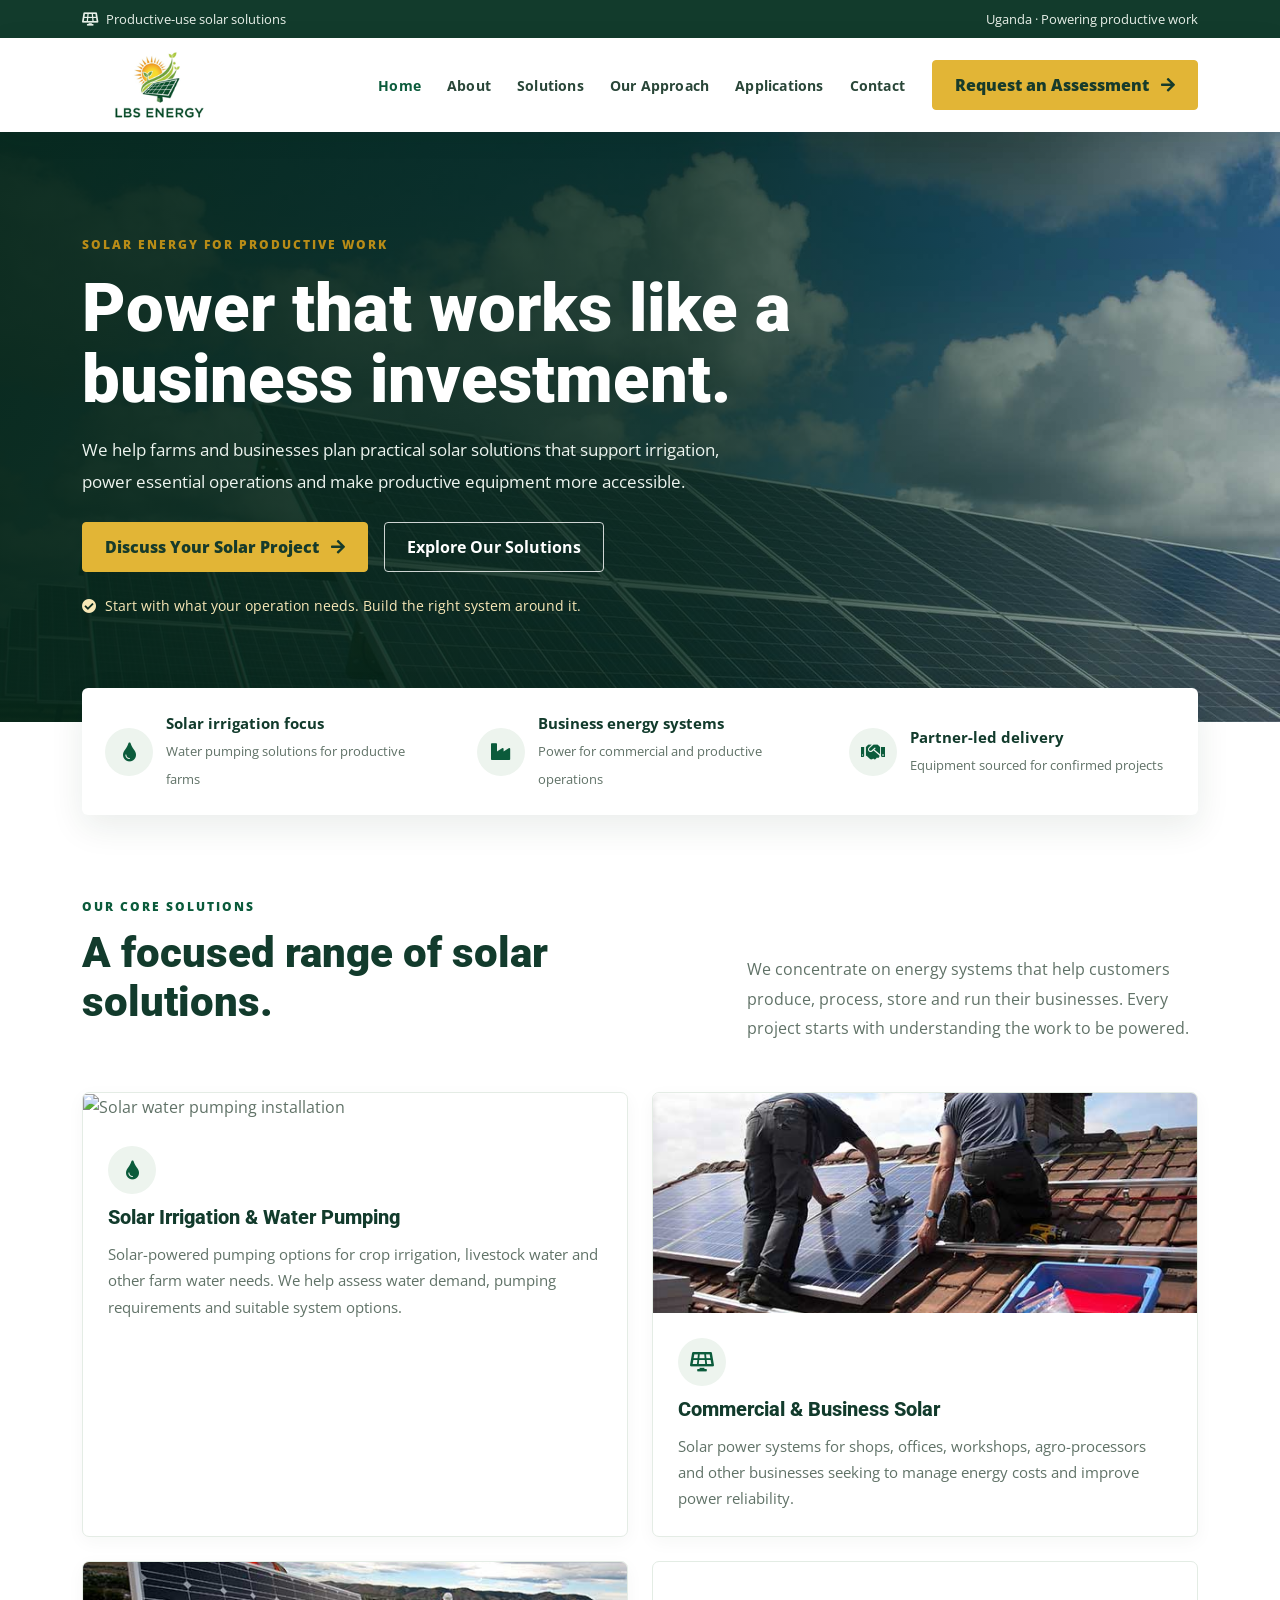
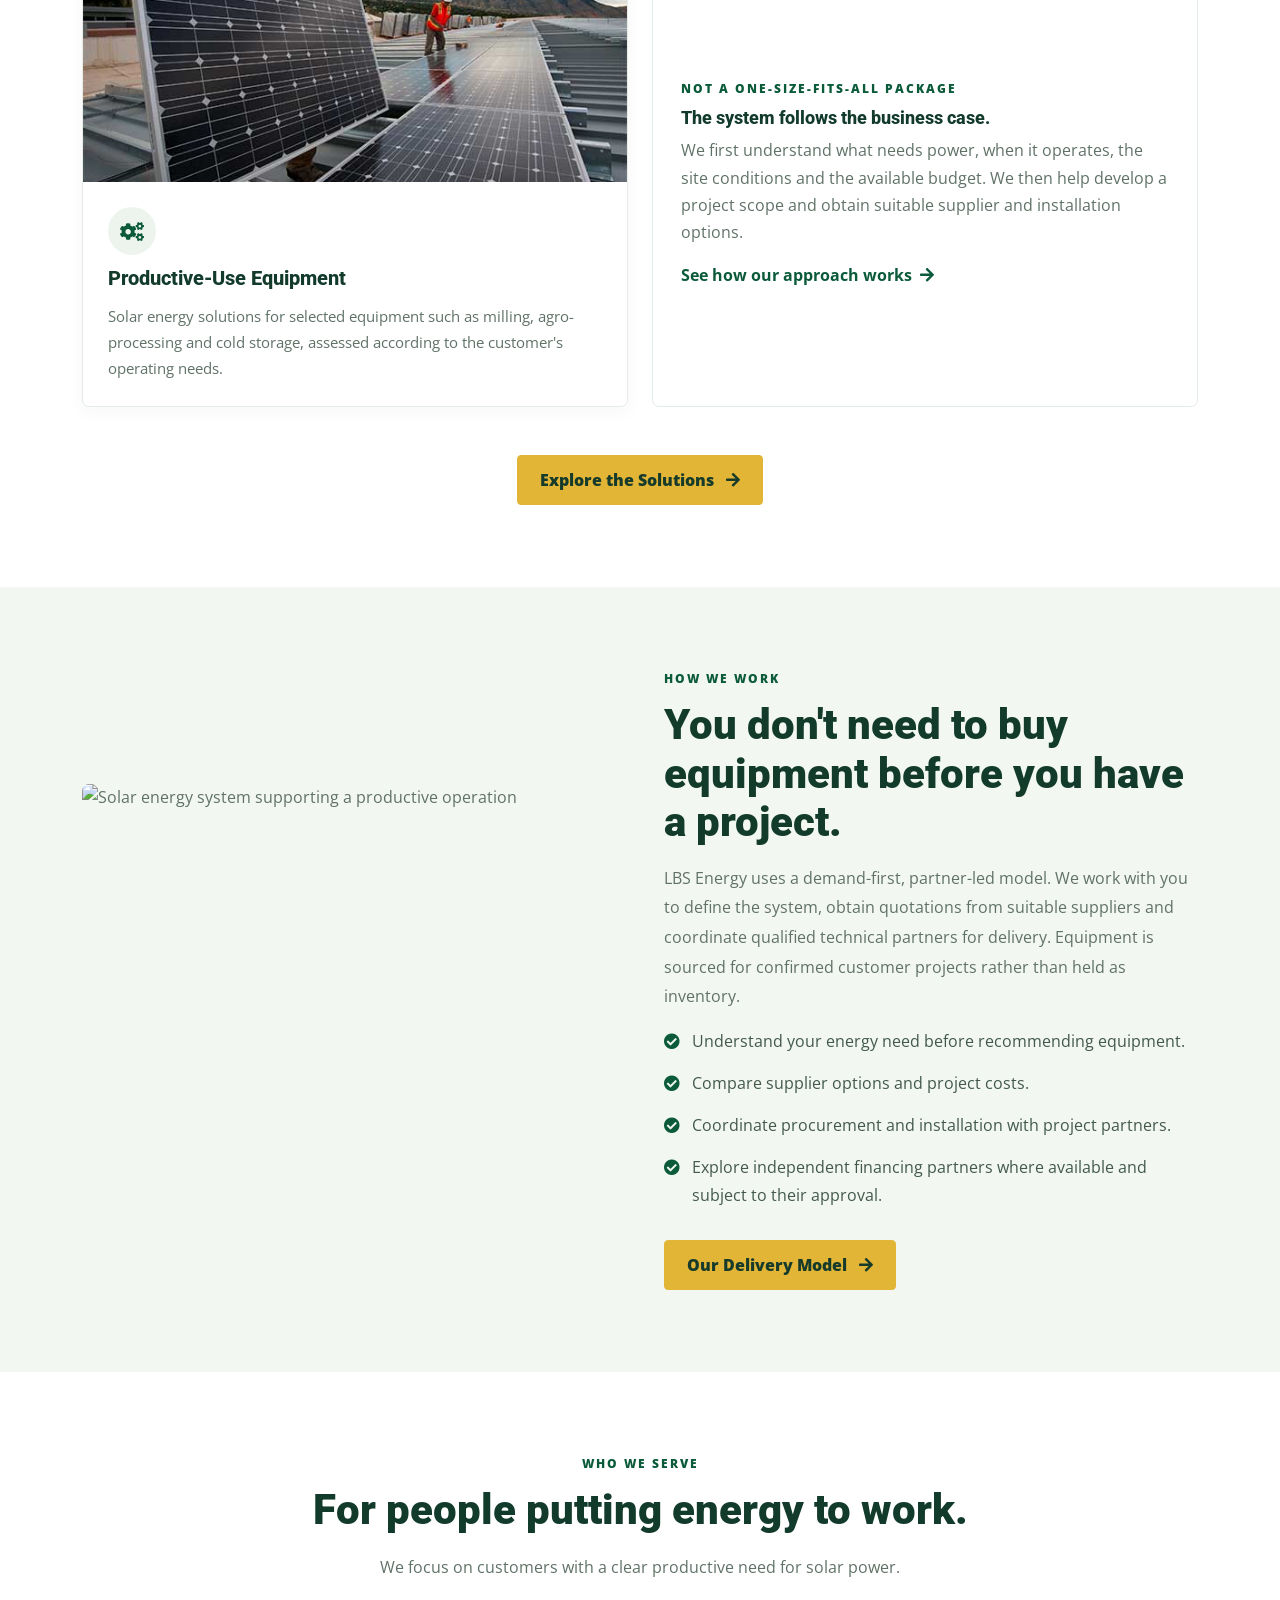
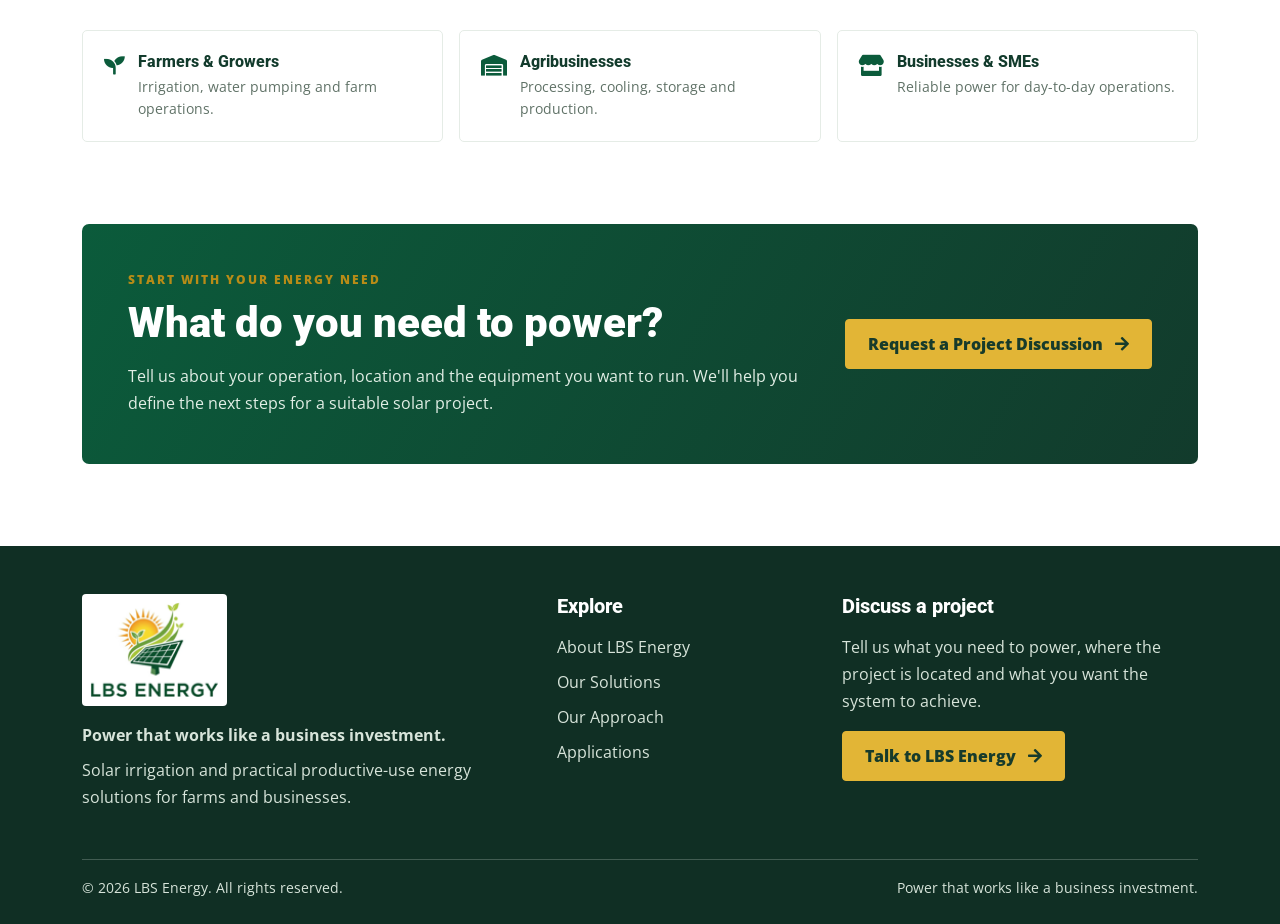
==== index.html @ 359703ac "Replace old website with complete LBS Energy website" ====
<!DOCTYPE html>
<html lang="en">
<head>
<meta charset="utf-8"><meta name="viewport" content="width=device-width, initial-scale=1">
<title>Solar solutions for farms and businesses | LBS Energy Uganda</title>
<meta name="description" content="LBS Energy helps farms and businesses plan solar irrigation, commercial solar and productive-use energy systems in Uganda.">
<meta name="theme-color" content="#123b2c">
<link rel="icon" href="img/lbs-energy-logo.png">
<link rel="preconnect" href="https://fonts.googleapis.com"><link rel="preconnect" href="https://fonts.gstatic.com" crossorigin>
<link href="https://fonts.googleapis.com/css2?family=Open+Sans:wght@400;500;600;700&family=Roboto:wght@500;700;900&display=swap" rel="stylesheet">
<link href="https://cdnjs.cloudflare.com/ajax/libs/font-awesome/5.10.0/css/all.min.css" rel="stylesheet">
<link href="css/bootstrap.min.css" rel="stylesheet"><link href="css/lbs-custom.css" rel="stylesheet">
</head>
<body>
<div class="topline"><div class="container d-flex justify-content-between flex-wrap gap-2"><span><i class="fas fa-solar-panel me-2"></i>Productive-use solar solutions</span><span>Uganda · Powering productive work</span></div></div>
<nav class="navbar navbar-expand-lg navbar-light bg-white sticky-top py-2"><div class="container">
<a class="navbar-brand d-flex align-items-center" href="index.html"><img src="img/lbs-energy-logo.png" alt="LBS Energy" class="brand-logo"></a>
<button class="navbar-toggler" type="button" data-bs-toggle="collapse" data-bs-target="#mainNav" aria-controls="mainNav" aria-expanded="false" aria-label="Toggle navigation"><span class="navbar-toggler-icon"></span></button>
<div class="collapse navbar-collapse" id="mainNav"><div class="navbar-nav ms-auto align-items-lg-center gap-lg-1">
<a class="nav-link active" href="index.html">Home</a><a class="nav-link " href="about.html">About</a><a class="nav-link " href="service.html">Solutions</a><a class="nav-link " href="feature.html">Our Approach</a><a class="nav-link " href="project.html">Applications</a><a class="nav-link " href="contact.html">Contact</a>
</div><a class="btn btn-lbs ms-lg-3 mt-3 mt-lg-0" href="contact.html">Request an Assessment <i class="fas fa-arrow-right ms-2"></i></a></div></div></nav>

<header class="hero"><div class="container"><div class="hero-content"><div class="eyebrow">Solar energy for productive work</div>
<h1>Power that works like a business investment.</h1>
<p>We help farms and businesses plan practical solar solutions that support irrigation, power essential operations and make productive equipment more accessible.</p>
<div class="d-flex flex-wrap gap-3 mt-4"><a class="btn btn-lbs" href="contact.html">Discuss Your Solar Project <i class="fas fa-arrow-right ms-2"></i></a><a class="btn btn-outline-lbs" href="service.html">Explore Our Solutions</a></div>
<div class="hero-note"><i class="fas fa-check-circle"></i><span>Start with what your operation needs. Build the right system around it.</span></div></div></div></header>
<div class="container"><div class="trust-strip"><div class="row g-0">
<div class="col-md-4"><div class="trust-item"><div class="trust-icon"><i class="fas fa-tint"></i></div><div><strong>Solar irrigation focus</strong><span>Water pumping solutions for productive farms</span></div></div></div>
<div class="col-md-4"><div class="trust-item"><div class="trust-icon"><i class="fas fa-industry"></i></div><div><strong>Business energy systems</strong><span>Power for commercial and productive operations</span></div></div></div>
<div class="col-md-4"><div class="trust-item"><div class="trust-icon"><i class="fas fa-handshake"></i></div><div><strong>Partner-led delivery</strong><span>Equipment sourced for confirmed projects</span></div></div></div>
</div></div></div>
<section class="section-pad"><div class="container"><div class="row align-items-end mb-5"><div class="col-lg-7"><div class="section-label">Our core solutions</div><h2 class="section-title">A focused range of solar solutions.</h2></div><div class="col-lg-5"><p class="intro-copy mb-0">We concentrate on energy systems that help customers produce, process, store and run their businesses. Every project starts with understanding the work to be powered.</p></div></div>
<div class="row g-4">
<div class="col-md-6"><article class="solution-card"><img src="img/gallery-3.jpg" alt="Solar water pumping installation"><div class="solution-body"><div class="solution-icon"><i class="fas fa-tint"></i></div><h3>Solar Irrigation & Water Pumping</h3><p>Solar-powered pumping options for crop irrigation, livestock water and other farm water needs. We help assess water demand, pumping requirements and suitable system options.</p></div></article></div>
<div class="col-md-6"><article class="solution-card"><img src="img/img-600x400-5.jpg" alt="Solar panels for business energy"><div class="solution-body"><div class="solution-icon"><i class="fas fa-solar-panel"></i></div><h3>Commercial & Business Solar</h3><p>Solar power systems for shops, offices, workshops, agro-processors and other businesses seeking to manage energy costs and improve power reliability.</p></div></article></div>
<div class="col-md-6"><article class="solution-card"><img src="img/img-600x400-3.jpg" alt="Productive-use solar equipment"><div class="solution-body"><div class="solution-icon"><i class="fas fa-cogs"></i></div><h3>Productive-Use Equipment</h3><p>Solar energy solutions for selected equipment such as milling, agro-processing and cold storage, assessed according to the customer's operating needs.</p></div></article></div>
<div class="col-md-6"><div class="info-panel d-flex flex-column justify-content-center"><div class="section-label">Not a one-size-fits-all package</div><h3 class="mt-2">The system follows the business case.</h3><p>We first understand what needs power, when it operates, the site conditions and the available budget. We then help develop a project scope and obtain suitable supplier and installation options.</p><a href="feature.html" class="mt-3 fw-bold text-decoration-none">See how our approach works <i class="fas fa-arrow-right ms-1"></i></a></div></div>
</div><div class="text-center mt-5"><a class="btn btn-lbs" href="service.html">Explore the Solutions <i class="fas fa-arrow-right ms-2"></i></a></div></div></section>
<section class="feature-band section-pad"><div class="container"><div class="row g-5 align-items-center"><div class="col-lg-6"><img class="feature-image" src="img/img-600x400-2.jpg" alt="Solar energy system supporting a productive operation"></div><div class="col-lg-6"><div class="section-label">How we work</div><h2 class="section-title">You don't need to buy equipment before you have a project.</h2><p class="intro-copy">LBS Energy uses a demand-first, partner-led model. We work with you to define the system, obtain quotations from suitable suppliers and coordinate qualified technical partners for delivery. Equipment is sourced for confirmed customer projects rather than held as inventory.</p>
<div class="check-line"><i class="fas fa-check-circle"></i><span>Understand your energy need before recommending equipment.</span></div><div class="check-line"><i class="fas fa-check-circle"></i><span>Compare supplier options and project costs.</span></div><div class="check-line"><i class="fas fa-check-circle"></i><span>Coordinate procurement and installation with project partners.</span></div><div class="check-line"><i class="fas fa-check-circle"></i><span>Explore independent financing partners where available and subject to their approval.</span></div><a class="btn btn-lbs mt-3" href="feature.html">Our Delivery Model <i class="fas fa-arrow-right ms-2"></i></a></div></div></div></section>
<section class="section-pad"><div class="container"><div class="text-center mx-auto mb-5" style="max-width:720px"><div class="section-label">Who we serve</div><h2 class="section-title">For people putting energy to work.</h2><p class="intro-copy mx-auto">We focus on customers with a clear productive need for solar power.</p></div><div class="row g-3">
<div class="col-md-4"><div class="audience-card"><i class="fas fa-seedling"></i><div><h3>Farmers & Growers</h3><p>Irrigation, water pumping and farm operations.</p></div></div></div>
<div class="col-md-4"><div class="audience-card"><i class="fas fa-warehouse"></i><div><h3>Agribusinesses</h3><p>Processing, cooling, storage and production.</p></div></div></div>
<div class="col-md-4"><div class="audience-card"><i class="fas fa-store"></i><div><h3>Businesses & SMEs</h3><p>Reliable power for day-to-day operations.</p></div></div></div>
</div></div></section>
<section class="section-pad pt-0"><div class="container"><div class="cta-band"><div class="row align-items-center g-4"><div class="col-lg-8"><div class="eyebrow">Start with your energy need</div><h2 class="section-title mt-2 mb-3">What do you need to power?</h2><p class="mb-0">Tell us about your operation, location and the equipment you want to run. We'll help you define the next steps for a suitable solar project.</p></div><div class="col-lg-4 text-lg-end"><a href="contact.html" class="btn btn-lbs">Request a Project Discussion <i class="fas fa-arrow-right ms-2"></i></a></div></div></div></div></section>

<footer class="pt-5 pb-4"><div class="container"><div class="row g-4">
<div class="col-lg-5"><img src="img/lbs-energy-logo.png" alt="LBS Energy" class="footer-logo"><p class="mt-3 mb-2 fw-bold">Power that works like a business investment.</p><p class="mb-0">Solar irrigation and practical productive-use energy solutions for farms and businesses.</p></div>
<div class="col-6 col-lg-3"><h5 class="mb-3">Explore</h5><p class="mb-2"><a href="about.html">About LBS Energy</a></p><p class="mb-2"><a href="service.html">Our Solutions</a></p><p class="mb-2"><a href="feature.html">Our Approach</a></p><p class="mb-2"><a href="project.html">Applications</a></p></div>
<div class="col-6 col-lg-4"><h5 class="mb-3">Discuss a project</h5><p>Tell us what you need to power, where the project is located and what you want the system to achieve.</p><a href="contact.html" class="btn btn-lbs">Talk to LBS Energy <i class="fas fa-arrow-right ms-2"></i></a></div>
</div><hr class="border-secondary mt-5"><div class="d-flex flex-wrap justify-content-between gap-2 small"><span>© <span id="year"></span> LBS Energy. All rights reserved.</span><span>Power that works like a business investment.</span></div></div></footer>
<script src="https://cdn.jsdelivr.net/npm/bootstrap@5.0.0/dist/js/bootstrap.bundle.min.js"></script><script>document.getElementById('year').textContent=new Date().getFullYear();</script>
</body></html>
---- css/lbs-custom.css ----
:root{--lbs-green:#0b5b3b;--lbs-deep:#123b2c;--lbs-gold:#e2b536;--lbs-soft:#f3f7f2;--lbs-ink:#20352a;--lbs-muted:#607267}
*{box-sizing:border-box}html{scroll-behavior:smooth}body{font-family:'Open Sans',sans-serif;color:var(--lbs-muted);line-height:1.7}h1,h2,h3,h4,h5,.navbar-brand{font-family:Roboto,sans-serif;color:var(--lbs-deep);line-height:1.2}a{color:var(--lbs-green)}.topline{background:var(--lbs-deep);color:#e8f0e9;font-size:.82rem;padding:8px 0}.navbar{box-shadow:0 5px 25px rgba(12,48,31,.08)}.brand-logo{width:155px;max-height:68px;object-fit:contain}.navbar .nav-link{font-weight:700;font-size:.85rem;letter-spacing:.2px;color:#294638!important;padding:20px 11px!important}.navbar .nav-link:hover,.navbar .nav-link.active{color:var(--lbs-green)!important}.btn-lbs{background:var(--lbs-gold);border:1px solid var(--lbs-gold);color:#173b2b;font-weight:800;border-radius:4px;padding:12px 22px;transition:.2s}.btn-lbs:hover{background:#c99e28;border-color:#c99e28;color:#102f24;transform:translateY(-1px)}.btn-outline-lbs{border:1px solid rgba(255,255,255,.8);color:white;border-radius:4px;padding:12px 22px;font-weight:700}.btn-outline-lbs:hover{background:white;color:var(--lbs-green)}.hero{background:linear-gradient(90deg,rgba(7,39,26,.95),rgba(7,39,26,.82) 53%,rgba(7,39,26,.26)),url('../img/carousel-2.jpg') center/cover no-repeat;min-height:590px;display:flex;align-items:center}.hero-content{padding:95px 0;max-width:760px}.eyebrow,.section-label{color:#b88c17;font-size:.76rem;font-weight:900;letter-spacing:2px;text-transform:uppercase}.hero h1{color:#fff;font-size:clamp(2.6rem,5.2vw,4.5rem);font-weight:900;line-height:1.06;margin:17px 0 20px}.hero p{color:#edf4ef;font-size:1.08rem;max-width:650px;line-height:1.85}.hero-note{display:inline-flex;gap:9px;align-items:center;color:#f8e8b7;margin-top:22px;font-size:.9rem}.section-pad{padding:82px 0}.section-label{color:var(--lbs-green)}.section-title{font-size:clamp(2rem,3.3vw,2.8rem);font-weight:900;line-height:1.14;margin:12px 0 18px}.intro-copy{font-size:1rem;line-height:1.85;max-width:740px}.trust-strip{position:relative;margin-top:-34px;background:white;box-shadow:0 12px 34px rgba(20,50,35,.09);z-index:2;border-radius:6px}.trust-item{padding:23px;display:flex;align-items:center;gap:13px;height:100%}.trust-icon,.solution-icon{width:48px;height:48px;flex:0 0 48px;display:grid;place-items:center;background:#edf4ee;border-radius:50%;color:var(--lbs-green);font-size:1.2rem}.trust-item strong{display:block;color:var(--lbs-deep);font-size:.96rem}.trust-item span{font-size:.82rem}.solution-card{height:100%;border:1px solid #e4ece5;border-radius:7px;overflow:hidden;background:white;box-shadow:0 5px 18px rgba(20,50,35,.04);transition:.25s}.solution-card:hover{transform:translateY(-4px);box-shadow:0 15px 32px rgba(20,50,35,.1)}.solution-card img{width:100%;height:220px;object-fit:cover}.solution-body{padding:25px}.solution-body h3{font-size:1.22rem;font-weight:800;margin:12px 0}.solution-body p{font-size:.93rem;line-height:1.75;margin:0}.feature-band{background:var(--lbs-soft)}.feature-image{width:100%;height:100%;min-height:390px;object-fit:cover;border-radius:7px}.check-line{display:flex;gap:12px;margin:15px 0;color:#42594c}.check-line i{color:var(--lbs-green);margin-top:5px}.process-card{background:white;border:1px solid #e3ece4;border-top:4px solid var(--lbs-green);border-radius:5px;padding:25px;height:100%}.process-number{font-size:1.8rem;font-weight:900;color:#c99e28;margin-bottom:12px}.process-card h3{font-size:1.1rem;font-weight:800}.process-card p{font-size:.9rem;line-height:1.7;margin:0}.audience-card{background:white;border:1px solid #e5ece6;padding:21px;border-radius:5px;height:100%;display:flex;gap:13px;align-items:flex-start}.audience-card i{color:var(--lbs-green);font-size:1.3rem;margin-top:4px}.audience-card h3{font-size:1rem;font-weight:800;margin-bottom:5px}.audience-card p{font-size:.86rem;margin:0;line-height:1.6}.cta-band{background:linear-gradient(120deg,#0b5b3b,#123b2c);color:white;border-radius:7px;padding:46px}.cta-band h2{color:white;font-weight:900}.cta-band p{color:#e1eee5;max-width:690px}.page-hero{background:linear-gradient(90deg,rgba(7,39,26,.9),rgba(7,39,26,.55)),url('../img/carousel-1.jpg') center/cover no-repeat;padding:95px 0;color:white}.page-hero h1{font-size:clamp(2.4rem,4vw,3.6rem);color:white;font-weight:900}.page-hero p{color:#edf4ef;max-width:700px;margin:12px 0 0}.info-panel{background:#fff;border:1px solid #e3ece4;border-radius:7px;padding:28px;height:100%}.info-panel h3{font-size:1.15rem;font-weight:800}.info-panel p{margin-bottom:0}.number-pill{display:inline-grid;place-items:center;width:44px;height:44px;background:#edf4ee;color:var(--lbs-green);font-weight:900;border-radius:50%;margin-bottom:16px}.form-control,.form-select{border-color:#dce6dd;padding:12px 14px;border-radius:4px}.form-control:focus,.form-select:focus{border-color:var(--lbs-green);box-shadow:0 0 0 .2rem rgba(11,91,59,.12)}footer{background:#102f24;color:#d7e4da}footer h5{color:white;font-weight:800}footer a{color:#d7e4da;text-decoration:none}footer a:hover{color:var(--lbs-gold)}footer .footer-logo{width:145px;background:white;padding:7px;border-radius:4px}.small-note{font-size:.85rem;color:#718176}.list-check{padding-left:0;list-style:none}.list-check li{margin:10px 0}.list-check i{color:var(--lbs-green);margin-right:9px}.breadcrumb-lite{font-size:.88rem;color:#dce9df}.breadcrumb-lite a{color:#f4d986;text-decoration:none}
@media(max-width:991px){.navbar .nav-link{padding:9px 0!important}.navbar .navbar-nav{border-top:1px solid #eee}.hero{min-height:550px}.trust-strip{margin-top:0}}
@media(max-width:767px){.hero{min-height:530px;background-position:58% center}.hero-content{padding:75px 0}.section-pad{padding:62px 0}.cta-band{padding:30px 22px}.brand-logo{width:132px}.page-hero{padding:70px 0}.feature-image{min-height:280px}}
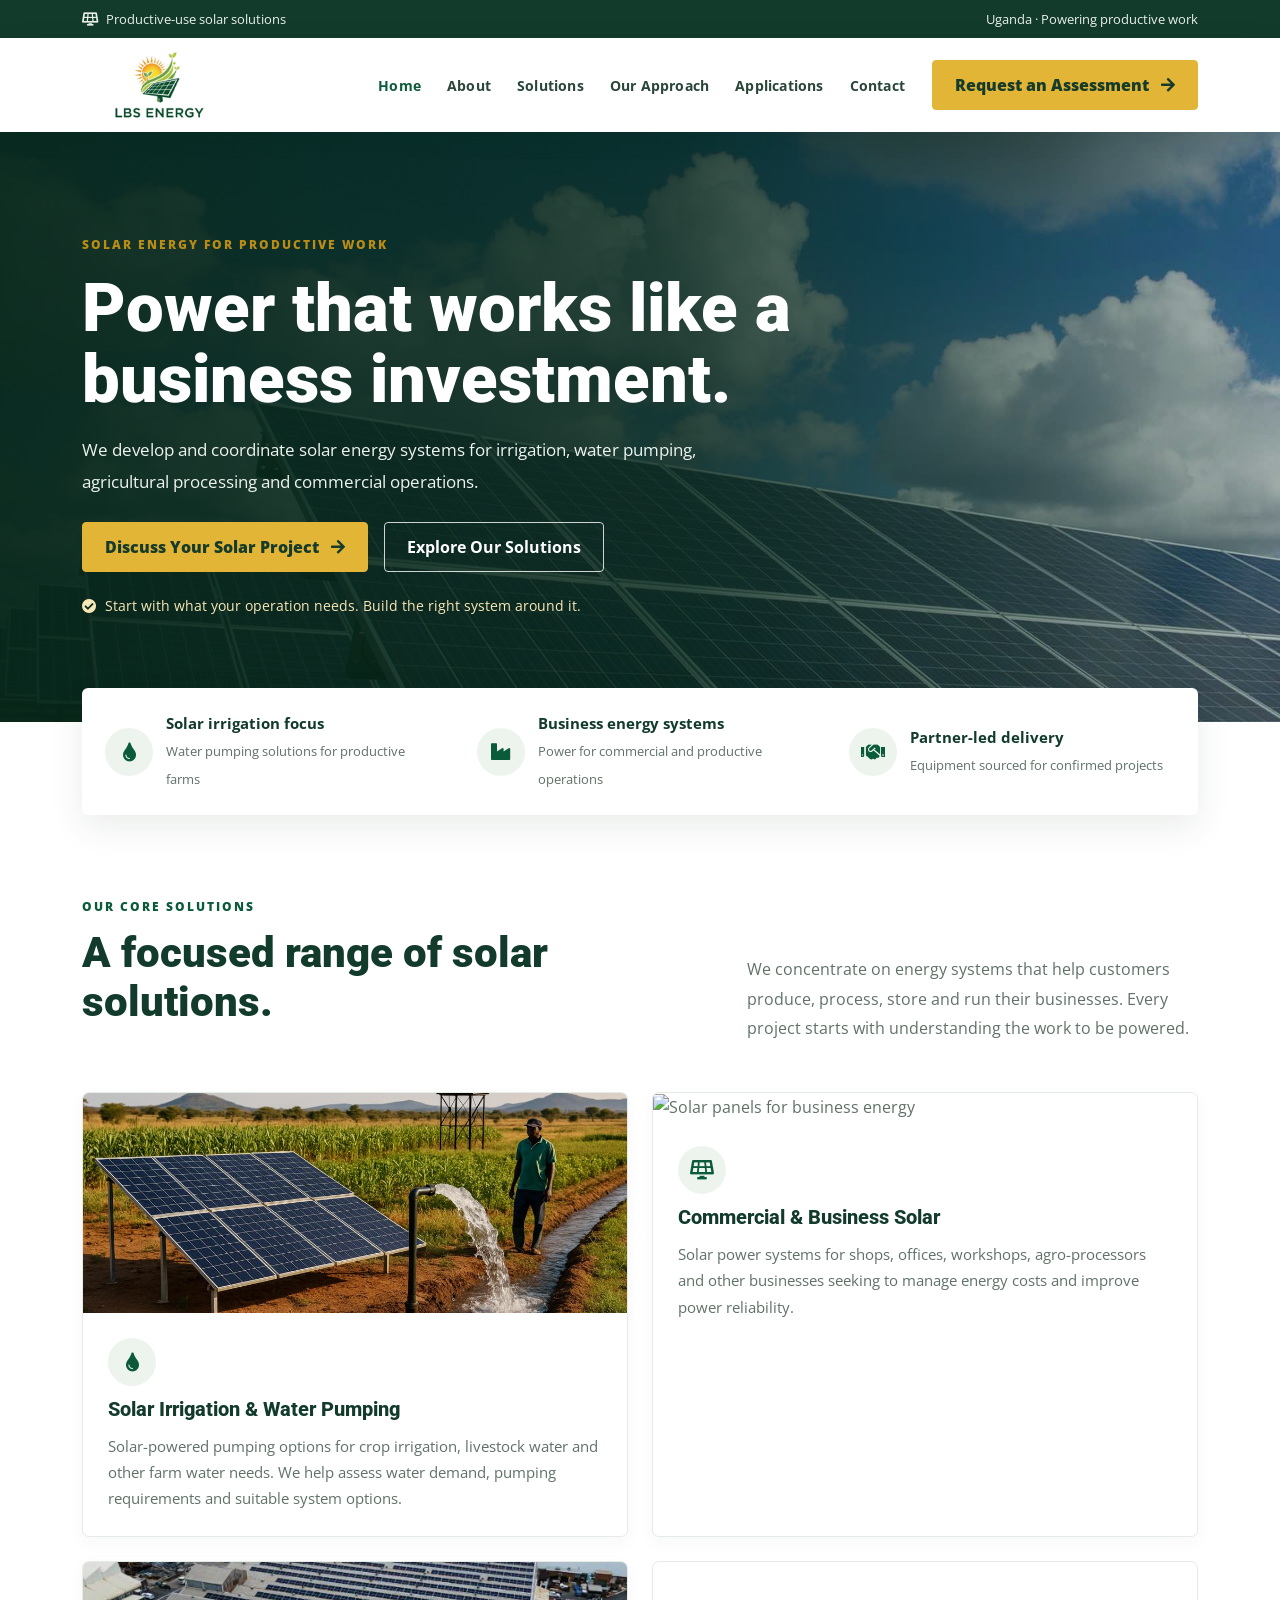
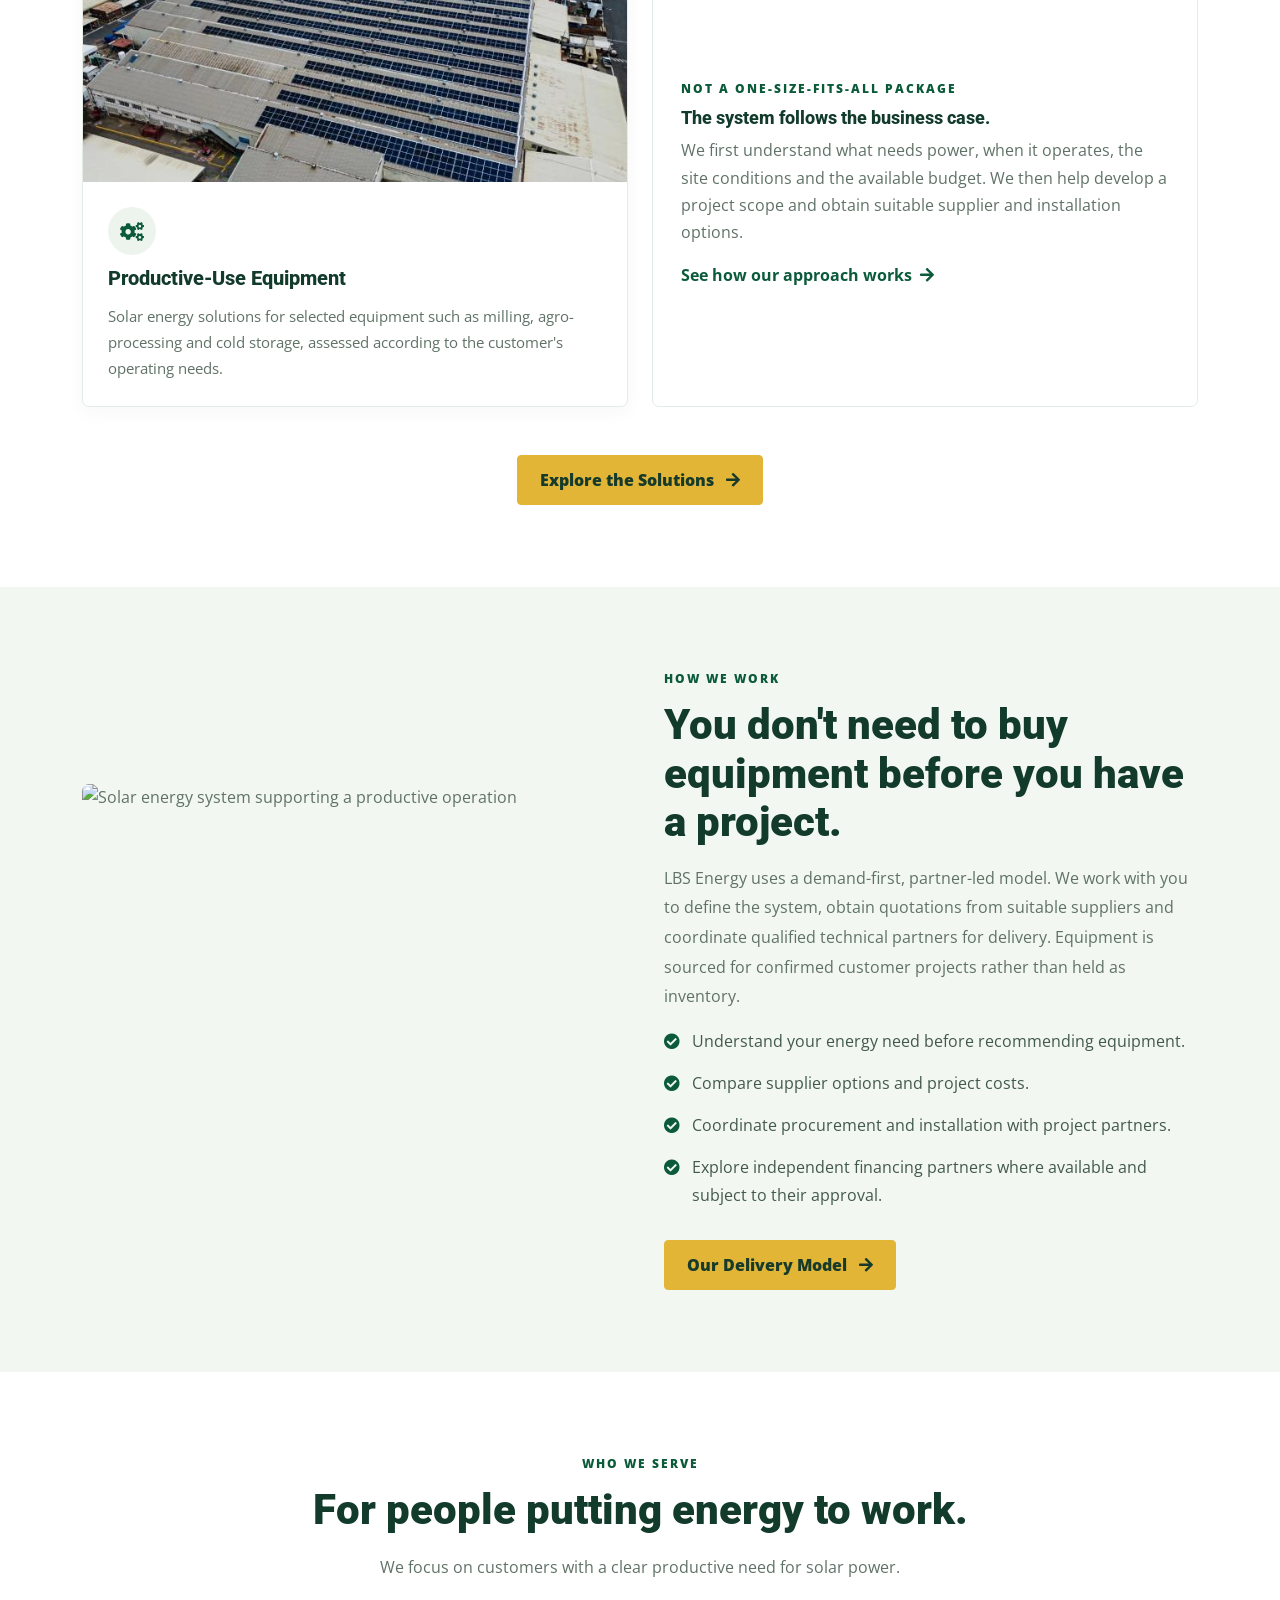
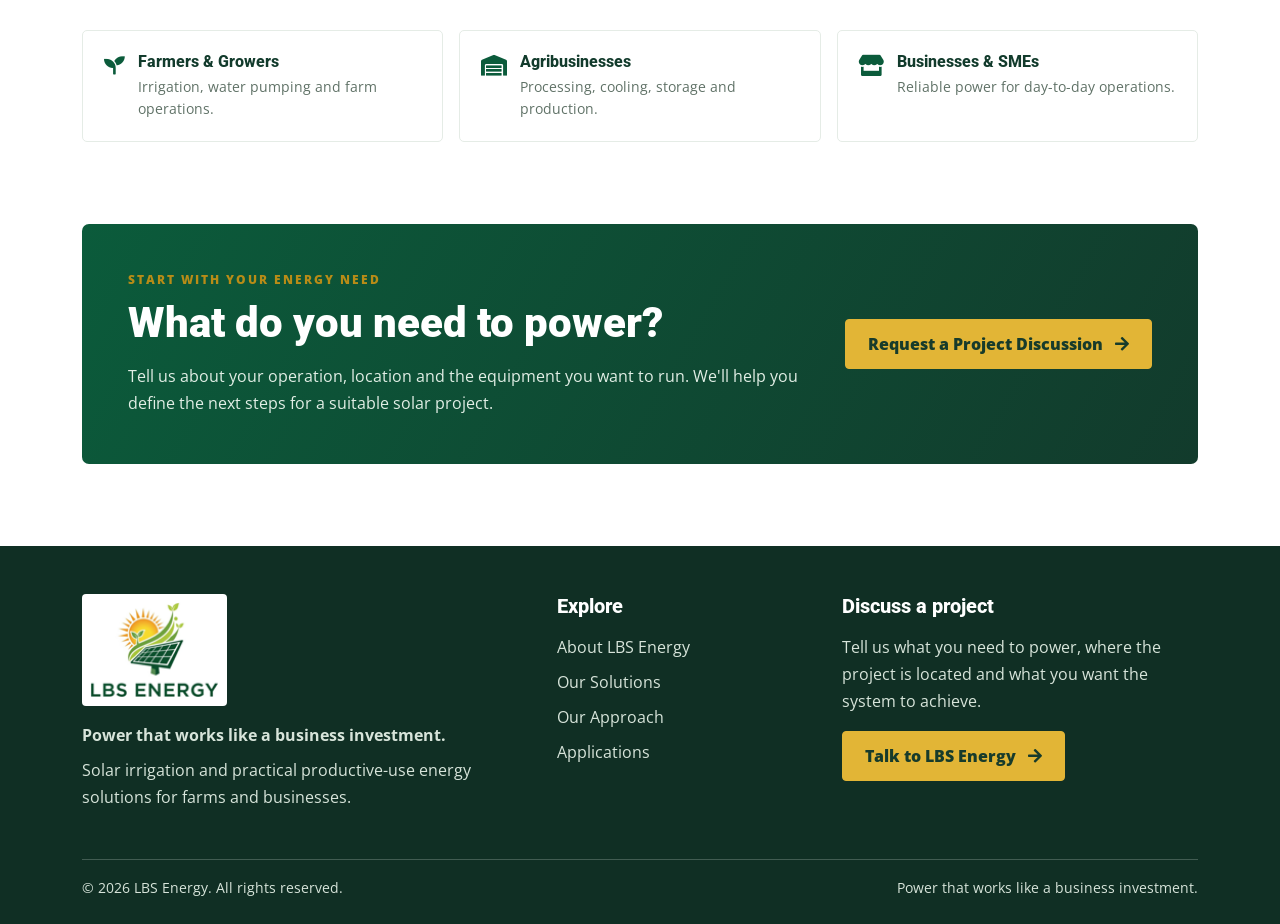
==== commit efa1e3ef: "Update gallery image and index.html" ====
--- a/index.html
+++ b/index.html
@@ -22,7 +22,7 @@
 
 <header class="hero"><div class="container"><div class="hero-content"><div class="eyebrow">Solar energy for productive work</div>
 <h1>Power that works like a business investment.</h1>
-<p>We help farms and businesses plan practical solar solutions that support irrigation, power essential operations and make productive equipment more accessible.</p>
+<p>We develop and coordinate solar energy systems for irrigation, water pumping, agricultural processing and commercial operations.</p>
 <div class="d-flex flex-wrap gap-3 mt-4"><a class="btn btn-lbs" href="contact.html">Discuss Your Solar Project <i class="fas fa-arrow-right ms-2"></i></a><a class="btn btn-outline-lbs" href="service.html">Explore Our Solutions</a></div>
 <div class="hero-note"><i class="fas fa-check-circle"></i><span>Start with what your operation needs. Build the right system around it.</span></div></div></div></header>
 <div class="container"><div class="trust-strip"><div class="row g-0">
@@ -33,8 +33,8 @@
 <section class="section-pad"><div class="container"><div class="row align-items-end mb-5"><div class="col-lg-7"><div class="section-label">Our core solutions</div><h2 class="section-title">A focused range of solar solutions.</h2></div><div class="col-lg-5"><p class="intro-copy mb-0">We concentrate on energy systems that help customers produce, process, store and run their businesses. Every project starts with understanding the work to be powered.</p></div></div>
 <div class="row g-4">
 <div class="col-md-6"><article class="solution-card"><img src="img/gallery-3.jpg" alt="Solar water pumping installation"><div class="solution-body"><div class="solution-icon"><i class="fas fa-tint"></i></div><h3>Solar Irrigation & Water Pumping</h3><p>Solar-powered pumping options for crop irrigation, livestock water and other farm water needs. We help assess water demand, pumping requirements and suitable system options.</p></div></article></div>
-<div class="col-md-6"><article class="solution-card"><img src="img/img-600x400-5.jpg" alt="Solar panels for business energy"><div class="solution-body"><div class="solution-icon"><i class="fas fa-solar-panel"></i></div><h3>Commercial & Business Solar</h3><p>Solar power systems for shops, offices, workshops, agro-processors and other businesses seeking to manage energy costs and improve power reliability.</p></div></article></div>
-<div class="col-md-6"><article class="solution-card"><img src="img/img-600x400-3.jpg" alt="Productive-use solar equipment"><div class="solution-body"><div class="solution-icon"><i class="fas fa-cogs"></i></div><h3>Productive-Use Equipment</h3><p>Solar energy solutions for selected equipment such as milling, agro-processing and cold storage, assessed according to the customer's operating needs.</p></div></article></div>
+<div class="col-md-6"><article class="solution-card"><img src="img/gallery-5.jpg" alt="Solar panels for business energy"><div class="solution-body"><div class="solution-icon"><i class="fas fa-solar-panel"></i></div><h3>Commercial & Business Solar</h3><p>Solar power systems for shops, offices, workshops, agro-processors and other businesses seeking to manage energy costs and improve power reliability.</p></div></article></div>
+<div class="col-md-6"><article class="solution-card"><img src="img/galery-3.jpg" alt="Productive-use solar equipment"><div class="solution-body"><div class="solution-icon"><i class="fas fa-cogs"></i></div><h3>Productive-Use Equipment</h3><p>Solar energy solutions for selected equipment such as milling, agro-processing and cold storage, assessed according to the customer's operating needs.</p></div></article></div>
 <div class="col-md-6"><div class="info-panel d-flex flex-column justify-content-center"><div class="section-label">Not a one-size-fits-all package</div><h3 class="mt-2">The system follows the business case.</h3><p>We first understand what needs power, when it operates, the site conditions and the available budget. We then help develop a project scope and obtain suitable supplier and installation options.</p><a href="feature.html" class="mt-3 fw-bold text-decoration-none">See how our approach works <i class="fas fa-arrow-right ms-1"></i></a></div></div>
 </div><div class="text-center mt-5"><a class="btn btn-lbs" href="service.html">Explore the Solutions <i class="fas fa-arrow-right ms-2"></i></a></div></div></section>
 <section class="feature-band section-pad"><div class="container"><div class="row g-5 align-items-center"><div class="col-lg-6"><img class="feature-image" src="img/img-600x400-2.jpg" alt="Solar energy system supporting a productive operation"></div><div class="col-lg-6"><div class="section-label">How we work</div><h2 class="section-title">You don't need to buy equipment before you have a project.</h2><p class="intro-copy">LBS Energy uses a demand-first, partner-led model. We work with you to define the system, obtain quotations from suitable suppliers and coordinate qualified technical partners for delivery. Equipment is sourced for confirmed customer projects rather than held as inventory.</p>
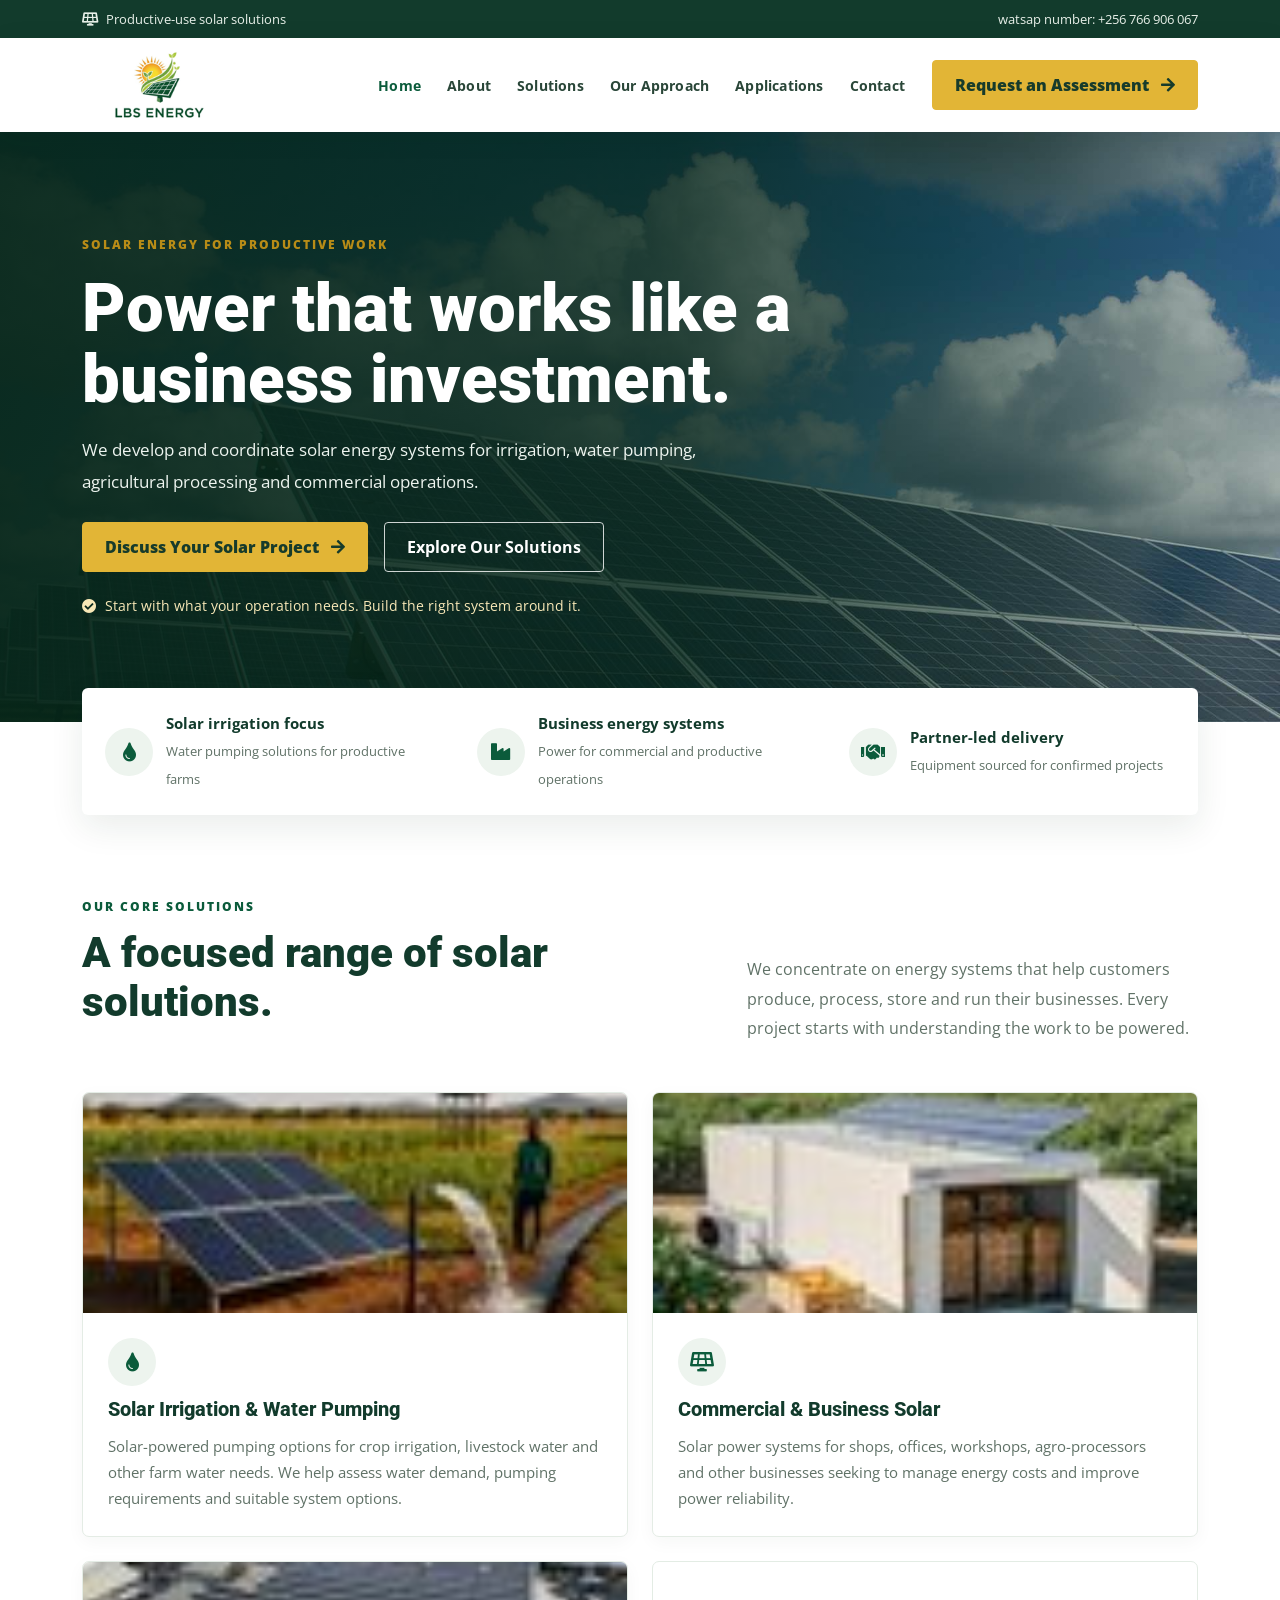
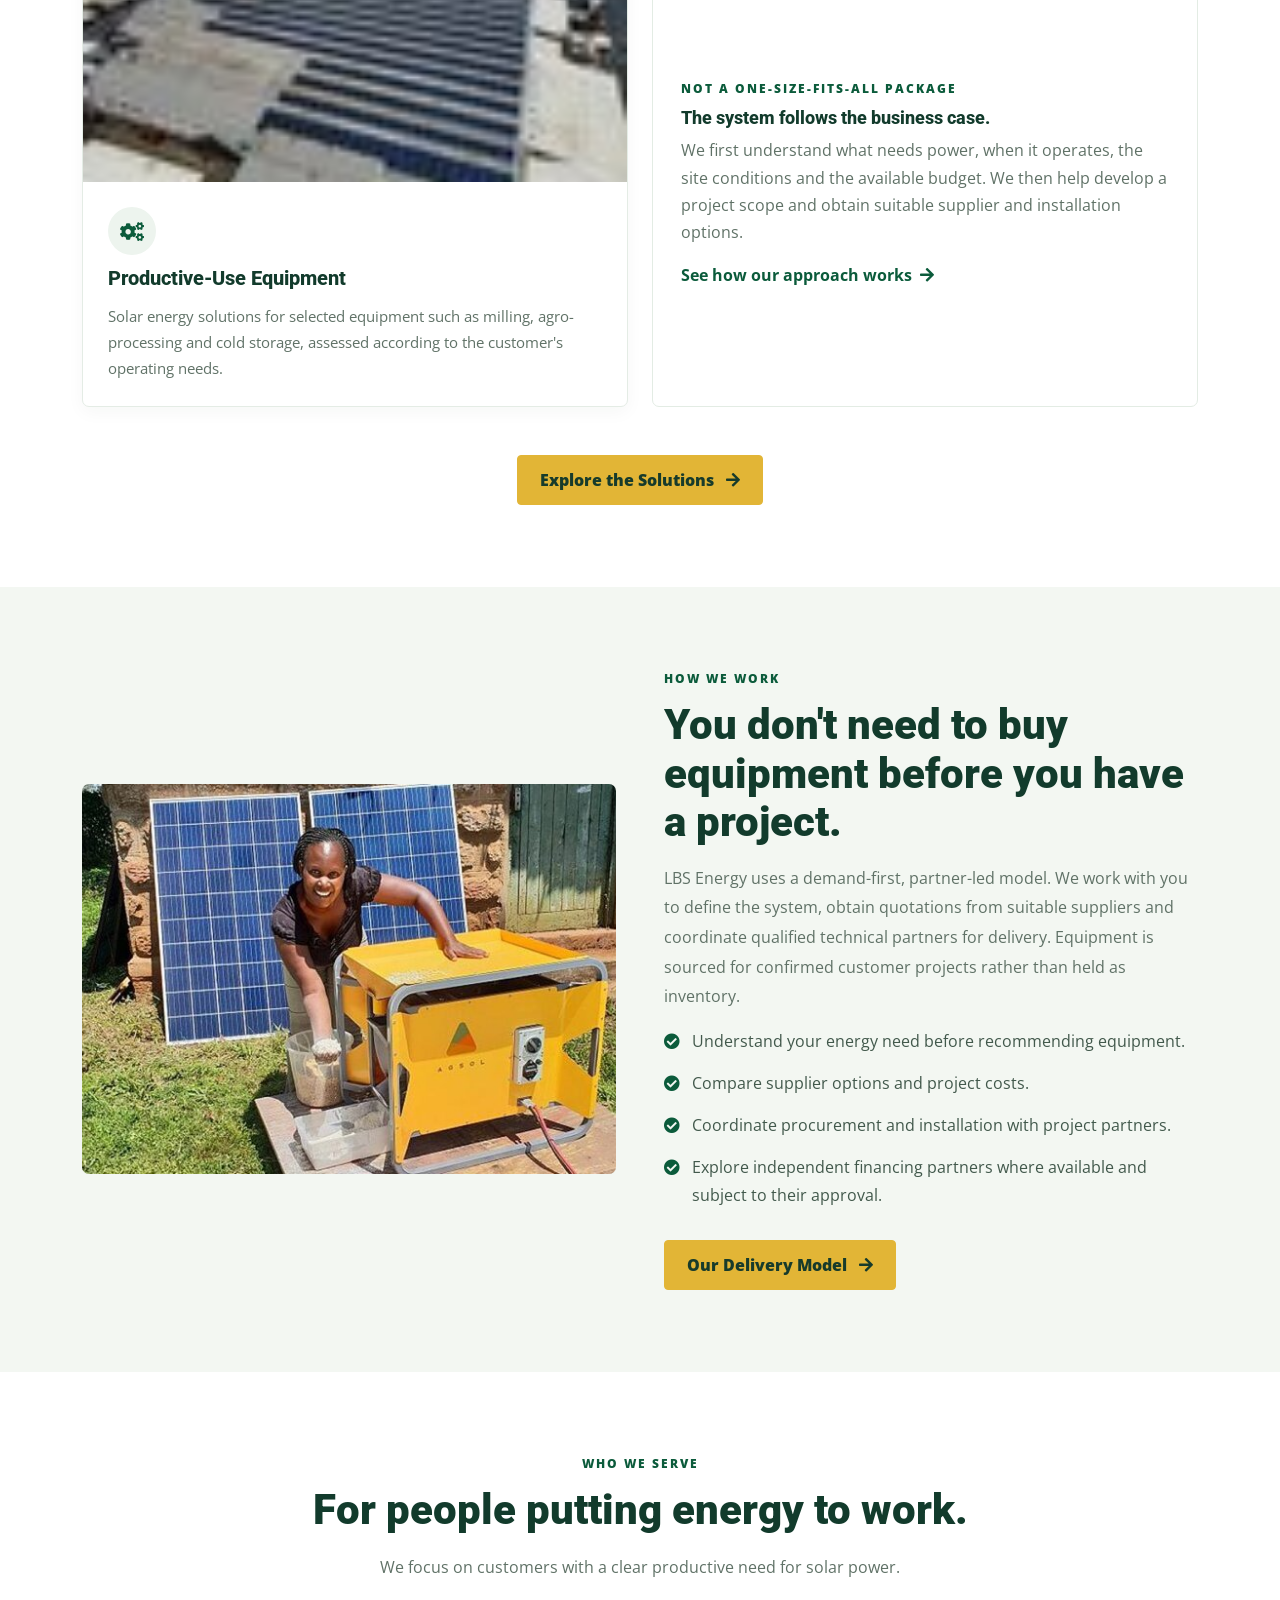
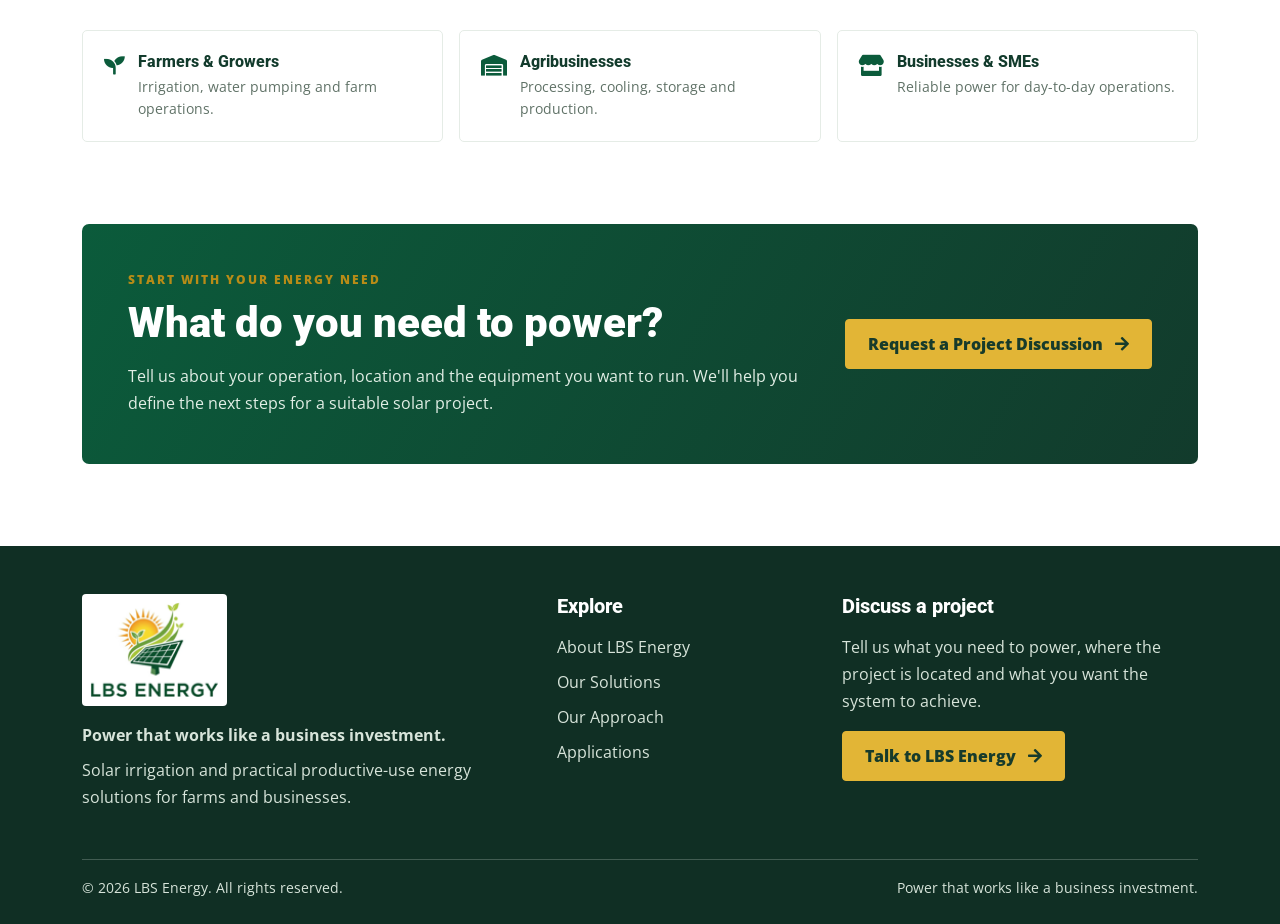
==== commit cabd181d: "more changes" ====
--- a/index.html
+++ b/index.html
@@ -12,7 +12,7 @@
 <link href="css/bootstrap.min.css" rel="stylesheet"><link href="css/lbs-custom.css" rel="stylesheet">
 </head>
 <body>
-<div class="topline"><div class="container d-flex justify-content-between flex-wrap gap-2"><span><i class="fas fa-solar-panel me-2"></i>Productive-use solar solutions</span><span>Uganda · Powering productive work</span></div></div>
+<div class="topline"><div class="container d-flex justify-content-between flex-wrap gap-2"><span><i class="fas fa-solar-panel me-2"></i>Productive-use solar solutions</span><span>watsap number: +256 766 906 067</span></div></div>
 <nav class="navbar navbar-expand-lg navbar-light bg-white sticky-top py-2"><div class="container">
 <a class="navbar-brand d-flex align-items-center" href="index.html"><img src="img/lbs-energy-logo.png" alt="LBS Energy" class="brand-logo"></a>
 <button class="navbar-toggler" type="button" data-bs-toggle="collapse" data-bs-target="#mainNav" aria-controls="mainNav" aria-expanded="false" aria-label="Toggle navigation"><span class="navbar-toggler-icon"></span></button>
